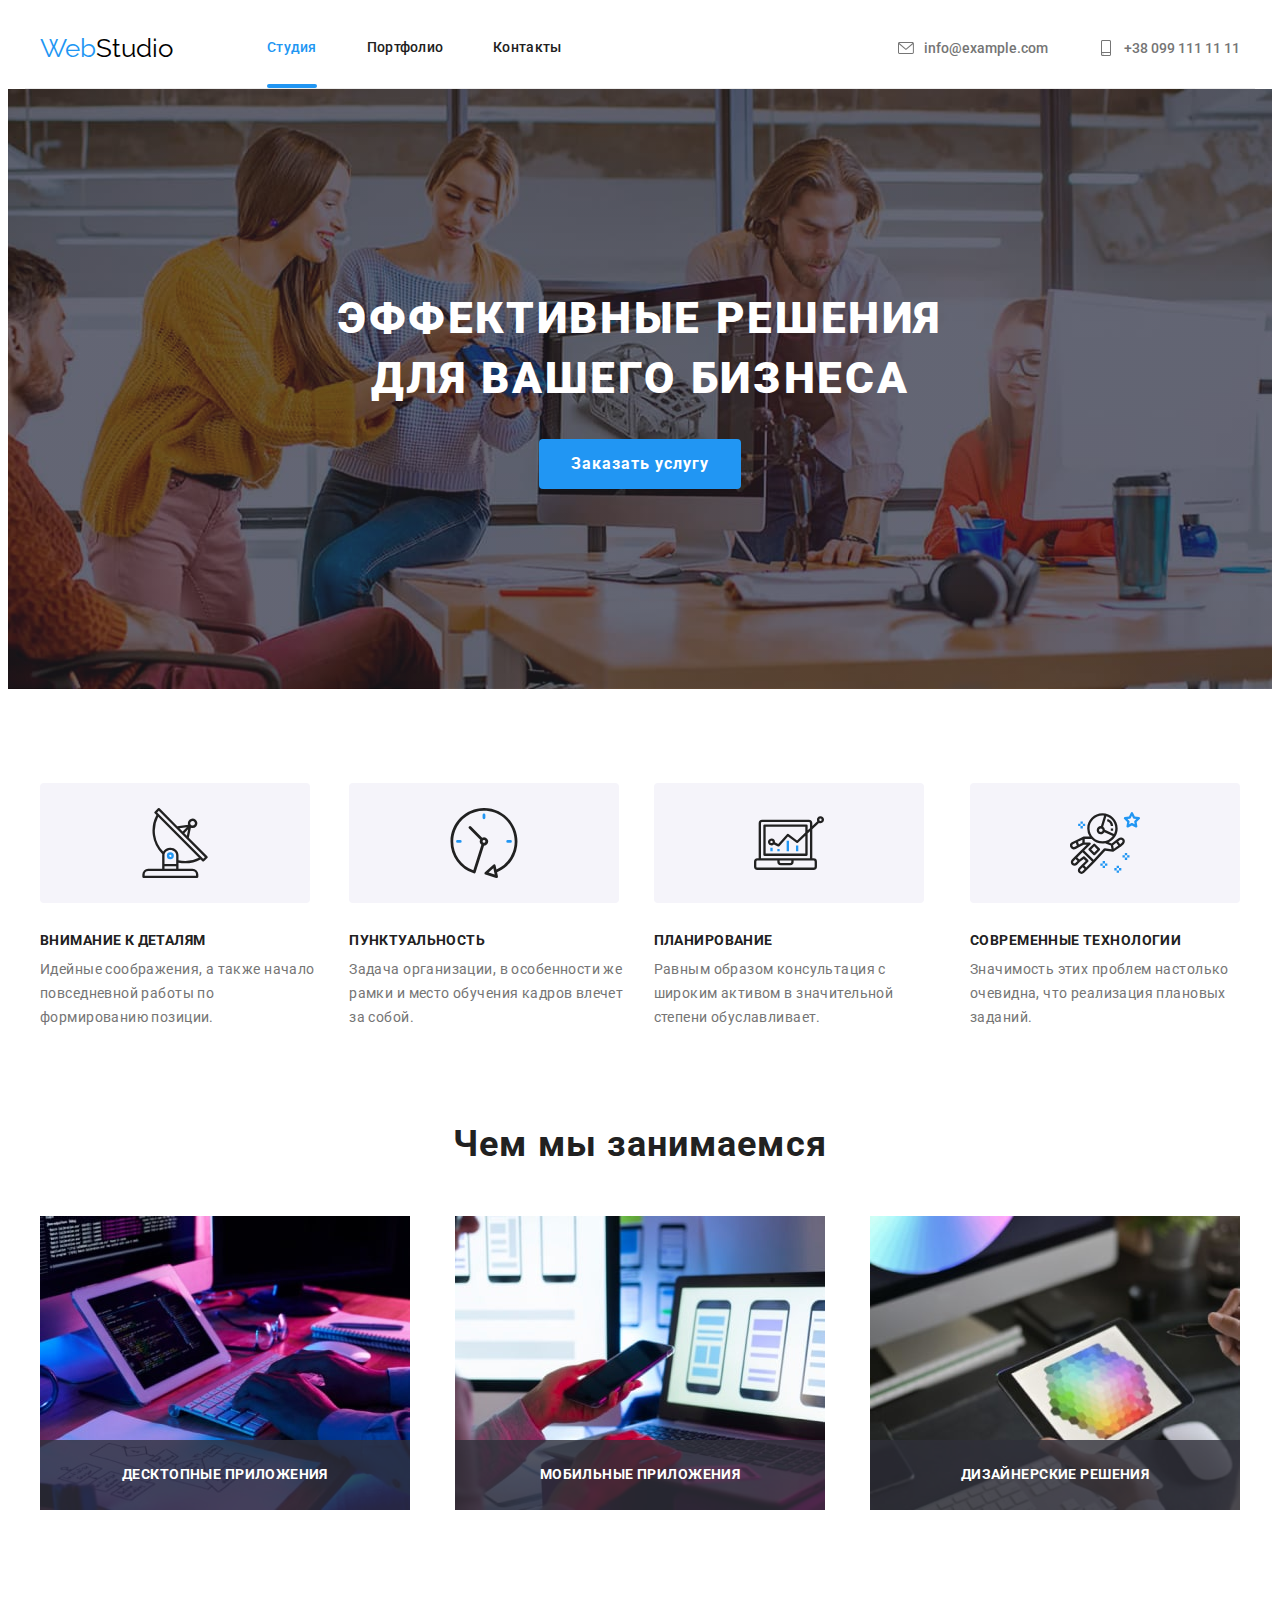
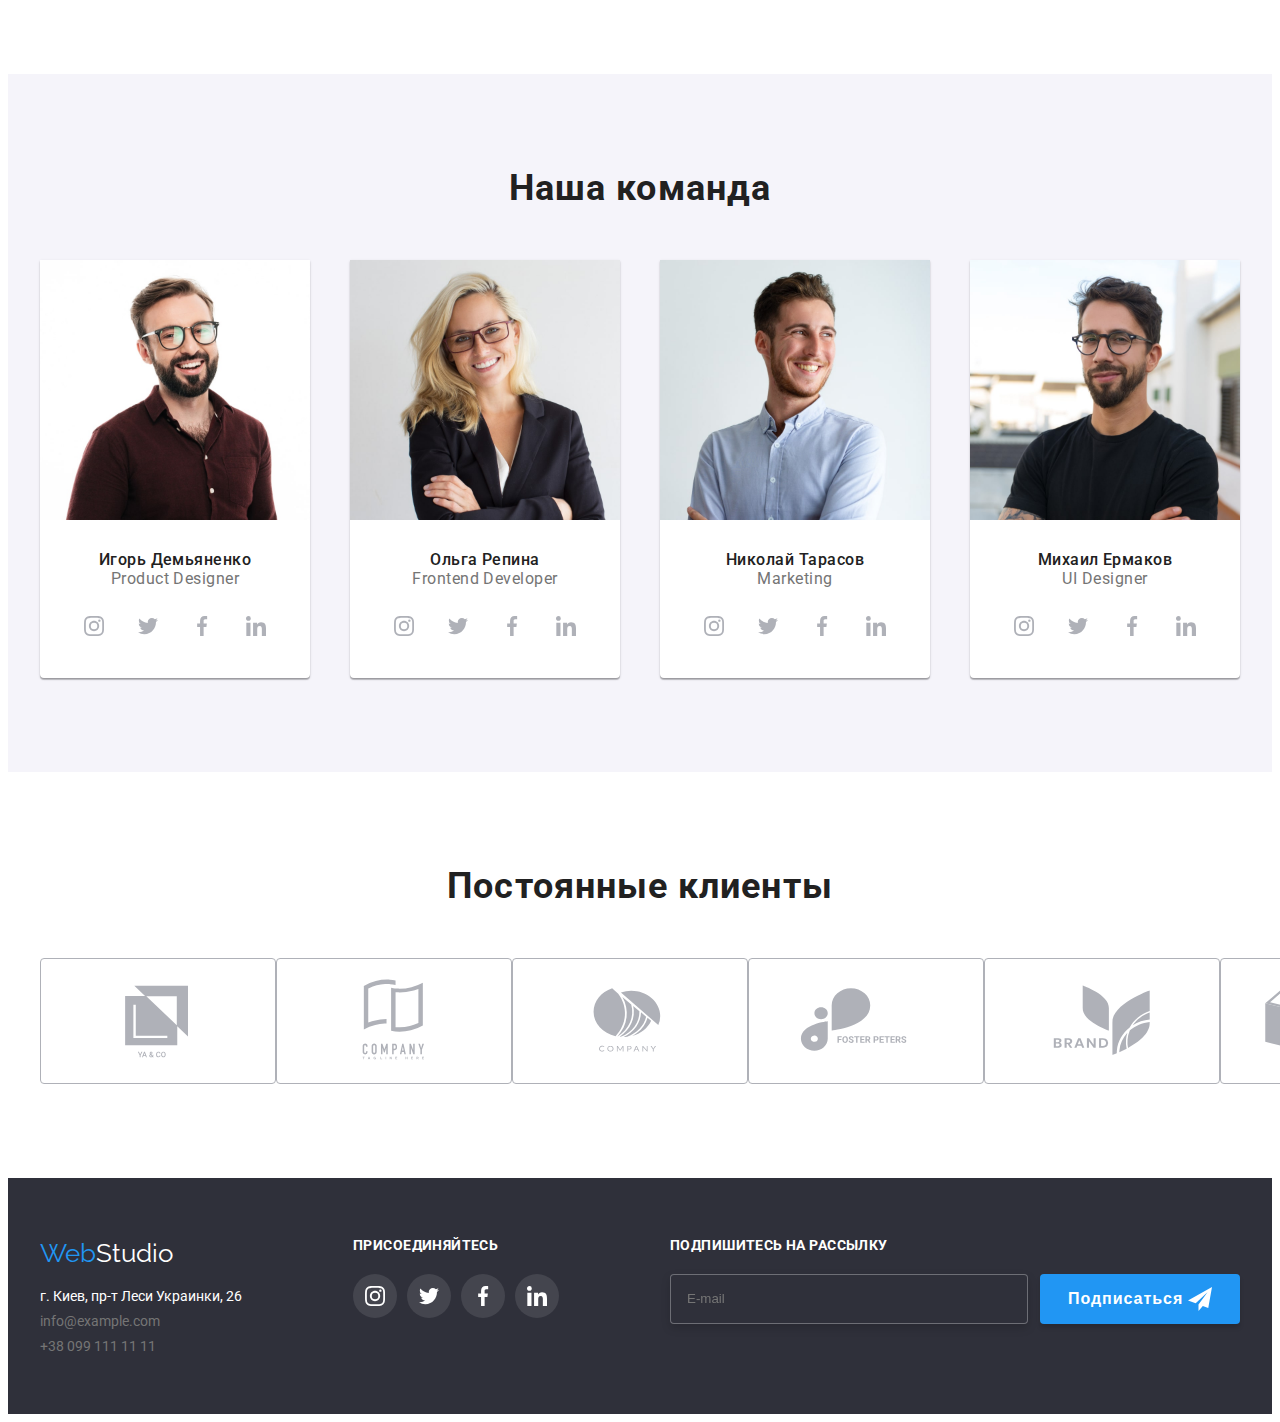
==== index.html @ 2112f120 "DZ 7 v.1" ====
<!DOCTYPE html>
<html lang="ru">
  <!-- Цей файл є домашнім завданням № 4-->
  <head>
    <meta charset="UTF-8" />
    <meta http-equiv="X-UA-Compatible" content="IE=edge" />
    <meta name="viewport" content="width=device-width, initial-scale=1.0" />
    <link rel="preconnect" href="https://fonts.googleapis.com" />
    <link rel="preconnect" href="https://fonts.gstatic.com" crossorigin />
    <link
      href="https://fonts.googleapis.com/css2?family=Raleway:wght@700&family=Roboto:wght@400;500;700;900&display=swap"
      rel="stylesheet"
    />
    <!-- <link rel="stylesheet" href="./css/reset.css" /> -->
    <link
      rel="stylesheet"
      href="https://cdnjs.cloudflare.com/ajax/libs/modern-normalize/1.1.0/modern-normalize.min.css"
      integrity="sha512-wpPYUAdjBVSE4KJnH1VR1HeZfpl1ub8YT/NKx4PuQ5NmX2tKuGu6U/JRp5y+Y8XG2tV+wKQpNHVUX03MfMFn9Q=="
      crossorigin="anonymous"
      referrerpolicy="no-referrer"
    />
    <link rel="stylesheet" href="./css/styles.css" />
    <title>WebStudio</title>
  </head>
  <body>
    <!----------- Шапка ------------>
    <header>
      <div class="container container-header">
        <nav class="navigation">
          <a class="logo link" href="./index.html" lang="en"
            >Web<span class="logo-bl">Studio</span></a
          >
          <ul class="site-navigatioin">
            <li class="site-nav-item">
              <a href="./index.html" class="link link-studio current">Студия</a>
            </li>
            <li class="site-nav-item">
              <a href="./portfolio.html" class="link link-portfolio"
                >Портфолио</a
              >
            </li>
            <li class="site-nav-item">
              <a href="#contacts" class="link link-contacts">Контакты</a>
            </li>
          </ul>
        </nav>

        <ul class="contacts-header">
          <li class="item-contacts-header">
            <a
              href="mailto:info@example.com"
              class="link link-mail mail-header"
            >
              <svg class="icon icon-header" width="16" height="16">
                <use href="./images/icons.svg#icon-envelope"></use>
              </svg>
              info@example.com
            </a>
          </li>
          <li class="item-contacts-header">
            <a href="tel:+380991111111" class="link link-tel tel-header">
              <svg class="icon icon-header" width="16" height="16">
                <use href="./images/icons.svg#icon-smartphone"></use>
              </svg>
              +38 099 111 11 11
            </a>
          </li>
        </ul>
      </div>
    </header>

    <!----------- Основний контент ------------->
    <main>
      <section class="hero">
        <div class="container">
          <h1 class="title title-hero">
            Эффективные решения для вашего бизнеса
          </h1>
          <button type="button" class="btn-text" data-modal-open>
            Заказать услугу
          </button>
        </div>
      </section>

      <!-- Секція особенности -->
      <section class="features section">
        <div class="container">
          <h2 class="hidden-title">Особенности</h2>
          <ul class="features-list list">
            <li class="item-features-list">
              <div class="item-feautures-logo">
                <svg class="icon" width="70" height="70">
                  <use href="./images/icons.svg#icon-antenna"></use>
                </svg>
              </div>
              <h3 class="features-list-title">Внимание к деталям</h3>
              <p class="features-list-text">
                Идейные соображения, а также начало повседневной работы по
                формированию позиции.
              </p>
            </li>
            <li class="item-features-list">
              <div class="item-feautures-logo">
                <svg class="icon" width="70" height="70">
                  <use href="./images/icons.svg#icon-clock"></use>
                </svg>
              </div>
              <h3 class="features-list-title">Пунктуальность</h3>
              <p class="features-list-text">
                Задача организации, в особенности же рамки и место обучения
                кадров влечет за собой.
              </p>
            </li>
            <li class="item-features-list">
              <div class="item-feautures-logo">
                <svg class="icon" width="70" height="70">
                  <use href="./images/icons.svg#icon-diagram"></use>
                </svg>
              </div>
              <h3 class="features-list-title">Планирование</h3>
              <p class="features-list-text">
                Равным образом консультация с широким активом в значительной
                степени обуславливает.
              </p>
            </li>
            <li class="item-features-list">
              <div class="item-feautures-logo">
                <svg class="icon" width="70" height="70">
                  <use href="./images/icons.svg#icon-astronaut"></use>
                </svg>
              </div>
              <h3 class="features-list-title">Современные технологии</h3>
              <p class="features-list-text">
                Значимость этих проблем настолько очевидна, что реализация
                плановых заданий.
              </p>
            </li>
          </ul>
        </div>
      </section>
      <!---- Секція Чем мы занимаемся ---------->
      <section class="section we-intereses">
        <div class="container">
          <h2 class="we-intereses-title">Чем мы занимаемся</h2>
          <ul class="list we-intereses-list">
            <li class="item-we-intereses-list">
              <img
                src="./images/img-1-min.jpg"
                alt="Специалист набирает текст на клавиатуре"
                width="370"
              />
              <b class="title-item-we-intereses-list">Десктопные приложения</b>
            </li>
            <li class="item-we-intereses-list">
              <img
                src="./images/img-2-min.jpg"
                alt="Специалист на ноутбуке создает приложение для мобильних устройств"
                width="370"
              />
              <b class="title-item-we-intereses-list">Мобильные приложения</b>
            </li>
            <li class="item-we-intereses-list">
              <img
                src="./images/img-3-min.jpg"
                alt="Специалист держит в руке планшетное устройство с изображением цветовой палитры"
                width="370"
              />
              <b class="title-item-we-intereses-list">Дизайнерские решения</b>
            </li>
          </ul>
        </div>
      </section>

      <!----------- Секція Наша команда------------------>

      <section class="our-team section">
        <div class="container">
          <h2 class="our-team-title">Наша команда</h2>
          <ul class="list our-team-list">
            <li class="our-team-list-item">
              <img
                src="./images/img-igor-min.jpg"
                alt="Фотокарточка Игоря Демьяненко"
                width="270"
              />
              <div class="our-team-text">
                <h3 class="name-person">Игорь Демьяненко</h3>
                <p class="position" lang="en">Product Designer</p>
              </div>
              <div class="section-social-links">
                <ul class="list-social-links">
                  <li class="item-list-social-links">
                    <a
                      href="http://www.instagram.com"
                      target="_blank"
                      rel="noopener, noreferrer"
                      class="link social-link"
                    >
                      <svg class="icon-social-link">
                        <use href="./images/icons.svg#icon-instagram"></use>
                      </svg>
                    </a>
                  </li>
                  <li class="item-list-social-links">
                    <a
                      href="http://twitter.com"
                      target="_blank"
                      rel="noopener, noreferrer"
                      class="link social-link"
                    >
                      <svg class="icon-social-link">
                        <use href="./images/icons.svg#icon-twitter"></use>
                      </svg>
                    </a>
                  </li>
                  <li class="item-list-social-links">
                    <a
                      href="http://www.facebook.com"
                      target="_blank"
                      rel="noopener, noreferrer"
                      class="link social-link"
                    >
                      <svg class="icon-social-link">
                        <use href="./images/icons.svg#icon-facebook"></use>
                      </svg>
                    </a>
                  </li>
                  <li class="item-list-social-links">
                    <a
                      href="http://www.linkedin.com"
                      target="_blank"
                      rel="noopener, noreferrer"
                      class="link social-link"
                    >
                      <svg class="icon-social-link">
                        <use href="./images/icons.svg#icon-linkedin"></use>
                      </svg>
                    </a>
                  </li>
                </ul>
              </div>
            </li>
            <li class="our-team-list-item">
              <img
                src="./images/img-olga-min.jpg"
                alt="Фотокарточка Ольги Репиной"
                width="270"
              />
              <div class="our-team-text">
                <h3 class="name-person">Ольга Репина</h3>
                <p class="position" lang="en">Frontend Developer</p>
              </div>
              <div class="section-social-links">
                <ul class="list-social-links">
                  <li class="item-list-social-links">
                    <a
                      href="http://www.instagram.com"
                      target="_blank"
                      rel="noopener, noreferrer"
                      class="link social-link"
                    >
                      <svg class="icon-social-link">
                        <use href="./images/icons.svg#icon-instagram"></use>
                      </svg>
                    </a>
                  </li>
                  <li class="item-list-social-links">
                    <a
                      href="http://twitter.com"
                      target="_blank"
                      rel="noopener, noreferrer"
                      class="link social-link"
                    >
                      <svg class="icon-social-link">
                        <use href="./images/icons.svg#icon-twitter"></use>
                      </svg>
                    </a>
                  </li>
                  <li class="item-list-social-links">
                    <a
                      href="http://www.facebook.com"
                      target="_blank"
                      rel="noopener, noreferrer"
                      class="link social-link"
                    >
                      <svg class="icon-social-link">
                        <use href="./images/icons.svg#icon-facebook"></use>
                      </svg>
                    </a>
                  </li>
                  <li class="item-list-social-links">
                    <a
                      href="http://www.linkedin.com"
                      target="_blank"
                      rel="noopener, noreferrer"
                      class="link social-link"
                    >
                      <svg class="icon-social-link">
                        <use href="./images/icons.svg#icon-linkedin"></use>
                      </svg>
                    </a>
                  </li>
                </ul>
              </div>
            </li>
            <li class="our-team-list-item">
              <img
                src="./images/img-nikolaj-min.jpg"
                alt="Фотокарточка Николая Тарасова"
                width="270"
              />
              <div class="our-team-text">
                <h3 class="name-person">Николай Тарасов</h3>
                <p class="position" lang="en">Marketing</p>
              </div>
              <div class="section-social-links">
                <ul class="list-social-links">
                  <li class="item-list-social-links">
                    <a
                      href="http://www.instagram.com"
                      target="_blank"
                      rel="noopener, noreferrer"
                      class="link social-link"
                      ><svg class="icon-social-link">
                        <use href="./images/icons.svg#icon-instagram"></use>
                      </svg>
                    </a>
                  </li>
                  <li class="item-list-social-links">
                    <a
                      href="http://twitter.com"
                      target="_blank"
                      rel="noopener, noreferrer"
                      class="link social-link"
                      ><svg class="icon-social-link">
                        <use href="./images/icons.svg#icon-twitter"></use>
                      </svg>
                    </a>
                  </li>
                  <li class="item-list-social-links">
                    <a
                      href="http://www.facebook.com"
                      target="_blank"
                      rel="noopener, noreferrer"
                      class="link social-link"
                      ><svg class="icon-social-link">
                        <use href="./images/icons.svg#icon-facebook"></use>
                      </svg>
                    </a>
                  </li>
                  <li class="item-list-social-links">
                    <a
                      href="http://www.linkedin.com"
                      target="_blank"
                      rel="noopener, noreferrer"
                      class="link social-link"
                      ><svg class="icon-social-link">
                        <use href="./images/icons.svg#icon-linkedin"></use>
                      </svg>
                    </a>
                  </li>
                </ul>
              </div>
            </li>
            <li class="our-team-list-item">
              <img
                src="./images/img-miha-min.jpg"
                alt="Фотокарточка Михаила Ермакова"
                width="270"
              />
              <div class="our-team-text">
                <h3 class="name-person">Михаил Ермаков</h3>
                <p class="position" lang="en">UI Designer</p>
              </div>
              <div class="section-social-links">
                <ul class="list-social-links">
                  <li class="item-list-social-links">
                    <a
                      href="http://www.instagram.com"
                      target="_blank"
                      rel="noopener, noreferrer"
                      class="link social-link"
                      ><svg class="icon-social-link">
                        <use href="./images/icons.svg#icon-instagram"></use>
                      </svg>
                    </a>
                  </li>
                  <li class="item-list-social-links">
                    <a
                      href="http://twitter.com"
                      target="_blank"
                      rel="noopener, noreferrer"
                      class="link social-link"
                    >
                      <svg class="icon-social-link">
                        <use href="./images/icons.svg#icon-twitter"></use>
                      </svg>
                    </a>
                  </li>
                  <li class="item-list-social-links">
                    <a
                      href="http://www.facebook.com"
                      target="_blank"
                      rel="noopener, noreferrer"
                      class="link social-link"
                    >
                      <svg class="icon-social-link">
                        <use href="./images/icons.svg#icon-facebook"></use>
                      </svg>
                    </a>
                  </li>
                  <li class="item-list-social-links">
                    <a
                      href="http://www.linkedin.com"
                      target="_blank"
                      rel="noopener, noreferrer"
                      class="link social-link"
                    >
                      <svg class="icon-social-link">
                        <use href="./images/icons.svg#icon-linkedin"></use>
                      </svg>
                    </a>
                  </li>
                </ul>
              </div>
            </li>
          </ul>
        </div>
      </section>

      <!-- Постоянные клиенты -->
      <section class="section our-clients">
        <div class="container">
          <h2 class="our-clients-title">Постоянные клиенты</h2>
          <ul class="our-clients-list">
            <li>
              <a
                href="http://www.olx.ua"
                target="_blank"
                rel="noopener, noreferrer"
                class="client-link link"
              >
                <svg class="icon-client">
                  <use href="images/icons.svg#icon-yaco"></use>
                </svg>
              </a>
            </li>
            <li>
              <a
                href="http://www.google.com"
                target="_blank"
                rel="noopener, noreferrer"
                class="client-link link"
              >
                <svg class="icon-client">
                  <use href="images/icons.svg#icon-tagcompany"></use>
                </svg>
              </a>
            </li>
            <li>
              <a
                href="http://rozetka.com.ua"
                target="_blank"
                rel="noopener, noreferrer"
                class="client-link link"
              >
                <svg class="icon-client">
                  <use href="images/icons.svg#icon-company"></use>
                </svg>
              </a>
            </li>
            <li>
              <a
                href="http://www.nasa.gov"
                target="_blank"
                rel="noopener, noreferrer"
                class="client-link link"
              >
                <svg class="icon-client">
                  <use href="images/icons.svg#icon-foster"></use>
                </svg>
              </a>
            </li>
            <li>
              <a
                href="http://auto.ria.com"
                target="_blank"
                rel="noopener, noreferrer"
                class="client-link link"
              >
                <svg class="icon-client">
                  <use href="images/icons.svg#icon-brand"></use>
                </svg>
              </a>
            </li>
            <li>
              <a
                href="http://compbest.com.ua"
                target="_blank"
                rel="noopener, noreferrer"
                class="client-link link"
              >
                <svg class="icon-client">
                  <use href="images/icons.svg#icon-cubcompany"></use>
                </svg>
              </a>
            </li>
          </ul>
        </div>
      </section>
    </main>

    <!-------- Підвал з контакатами ----------------->
    <footer class="footer-site">
      <div class="container container-footer">
        <div class="footer-left">
          <a class="logo link logo-footer" href="./index.html"
            >Web<span class="logo-wh">Studio</span></a
          >
          <address id="contacts">
            <ul class="list-contacts list">
              <li class="item-contacts-footer">
                <a
                  href="https://www.google.com/maps/place/%D0%B1%D1%83%D0%BB%D1%8C%D0%B2%D0%B0%D1%80+%D0%9B%D0%B5%D1%81%D1%96+%D0%A3%D0%BA%D1%80%D0%B0%D1%97%D0%BD%D0%BA%D0%B8,+26,+%D0%9A%D0%B8%D1%97%D0%B2,+02000/@50.4265807,30.5361971,17z/data=!3m1!4b1!4m5!3m4!1s0x40d4cf0e033ecbe9:0x57a4dffefec77da0!8m2!3d50.4265807!4d30.5383858"
                  target="_blank"
                  rel="noopener, noreferrer"
                  class="link link-map"
                  >г. Киев, пр-т Леси Украинки, 26</a
                >
              </li>
              <li class="item-contacts-footer">
                <a href="mailto:info@example.com" class="link link-mail"
                  >info@example.com</a
                >
              </li>
              <li class="item-contacts-footer">
                <a href="tel:+380991111111" class="link link-tel"
                  >+38 099 111 11 11</a
                >
              </li>
            </ul>
          </address>
        </div>

        <div class="social-links-footer">
          <b class="social-links-text">Присоединяйтесь</b>
          <ul class="list-social-links list-social-links-footer">
            <li class="item-list-social-links">
              <a
                href="http://www.instagram.com"
                target="_blank"
                rel="noopener, noreferrer"
                class="link social-link social-link-footer"
              >
                <svg class="icon-social-link">
                  <use href="./images/icons.svg#icon-instagram"></use>
                </svg>
              </a>
            </li>
            <li class="item-list-social-links">
              <a
                href="http://twitter.com"
                target="_blank"
                rel="noopener, noreferrer"
                class="link social-link social-link-footer"
              >
                <svg class="icon-social-link">
                  <use href="./images/icons.svg#icon-twitter"></use>
                </svg>
              </a>
            </li>
            <li class="item-list-social-links">
              <a
                href="http://www.facebook.com"
                target="_blank"
                rel="noopener, noreferrer"
                class="link social-link social-link-footer"
              >
                <svg class="icon-social-link">
                  <use href="./images/icons.svg#icon-facebook"></use>
                </svg>
              </a>
            </li>
            <li class="item-list-social-links">
              <a
                href="http://www.linkedin.com"
                target="_blank"
                rel="noopener, noreferrer"
                class="link social-link social-link-footer"
              >
                <svg class="icon-social-link">
                  <use href="./images/icons.svg#icon-linkedin"></use>
                </svg>
              </a>
            </li>
          </ul>
        </div>
        <div class="footer-right">
          <b class="subscribe-title">Подпишитесь на рассылку</b>
          <form class="form-input-email-footer" action="">
            <input
              class="input-email-footer"
              type="email"
              name=""
              id=""
              placeholder="E-mail"
              required
            />
            <button type="submit" class="btn-send-email">
              Подписаться
              <svg width="24" height="24">
                <use href="images/icons.svg#icon-send"></use>
              </svg>
            </button>
          </form>
        </div>
      </div>
    </footer>

    <!--M  O  D  A  L  -->
    <div class="backdrop is-hidden" data-modal>
      <div class="modal">
        <button type="button" class="modal-close" data-modal-close>
          <svg class="icon-close-modal" width="18" height="18">
            <use href="images/icons.svg#icon-close-modal"></use>
          </svg>
        </button>

        <form action="#">
          <p class="title-modal-form">
            Оставьте свои данные, мы вам перезвоним
          </p>

          <div class="form-field">
            <label>
              Имя
              <div class="input-wraper">
                <input
                  type="text"
                  name="name"
                  class="input input-name"
                  placeholder=" "
                  required
                />
                <svg
                  class="input-icon input-icon-person"
                  width="18"
                  height="18"
                >
                  <use href="images/icons.svg#icon-person"></use>
                </svg>
              </div>
            </label>
          </div>

          <div class="form-field">
            <label>
              Телефон
              <div class="input-wraper">
                <input
                  type="tel"
                  name="phone"
                  class="input input-phone"
                  placeholder=" "
                  required
                />
                <svg class="input-icon input-icon-phone" width="18" height="18">
                  <use href="./images/icons.svg#icon-phone"></use>
                </svg>
              </div>
            </label>
          </div>

          <div class="form-field">
            <label>
              Почта
              <div class="input-wraper">
                <input
                  type="email"
                  name="email"
                  id="email"
                  class="input input-email"
                  placeholder=" "
                  required
                />
                <svg class="input-icon input-icon-email" width="18" height="18">
                  <use href="./images/icons.svg#icon-email"></use>
                </svg>
              </div>
            </label>
          </div>

          <div class="form-field form-field-coment">
            <label>
              Коментарий
              <textarea
                class="input input-coment"
                name="coment"
                id=""
                placeholder="Введите текст"
              ></textarea>
            </label>
          </div>

          <div class="form-field form-field-checkbox">
            <label class="label-checkbox">
              <input
                class="input-checkbox visualy-hidden"
                type="checkbox"
                name="checkbox"
                id=""
                required
              />
              Соглашаюсь с рассылкой и принимаю
              <span class="icon-checkbox">
                <svg class="icon-check" width="16" height="15">
                  <use href="images/icons.svg#icon-check"></use>
                </svg>
              </span>
              <a
                class="link link-checkbox"
                href="https://zakon.rada.gov.ua/laws/show/435-15#:~:text=%D0%9F%D0%9E%D0%9D%D0%AF%D0%A2%D0%A2%D0%AF%20%D0%A2%D0%90%20%D0%A3%D0%9C%D0%9E%D0%92%D0%98%20%D0%94%D0%9E%D0%93%D0%9E%D0%92%D0%9E%D0%A0%D0%A3"
                target="_blank"
                rel="noopener, noreferrer"
                >Условия договора</a
              >
            </label>
          </div>

          <button type="submit" class="btn-text btn-modal">Отправить</button>
        </form>
      </div>
    </div>
    <script src="./js/modal.js"></script>
  </body>
</html>
---- css/styles.css ----
body {
  font-family: "Roboto", sans-serif;
  color: var(--basic-text);
  background-color: var(--color-logo-wh);
  font-size: 14px;
}

.hidden-title {
  width: 1px;
  height: 1px;
  overflow: hidden;
  margin: 0;
  opacity: 0;
  margin-top: -1px;
}

h1,
h2,
h3,
h4,
h5,
h6,
p,
ul {
  margin: 0;
  padding: 0;
  border: 0;
  font-size: 100%;
  font: inherit;
  vertical-align: baseline;
  list-style: none;
}

img {
  display: block;
}

button {
  border: none;
  border-radius: 4px;
  transition: var(--time-eff);
}

:root {
  --accent-color: #2196f3;
  --color-logo-bl: #000000;
  --color-logo-wh: #ffffff;
  --color-title: #212121;
  --basic-text: #757575;
  --footer-background: #2f303a;
  --hero-backgraund: #c4c4c4;
  --background-wh: #f5f4fa;
  --fill-social-icon: #afb1b8;
  --background-social-footer: #ffffff1a;
  --time-eff: 250ms cubic-bezier(0.4, 0, 0.2, 1);
}

.container {
  width: 1200px;
  padding: 0 15px;
  margin: 0 auto;
}

.container-header {
  display: flex;
  justify-content: space-between;
  align-items: center;
  border-bottom: 1px solid #ececec;
}

.navigation {
  display: flex;
}

.logo {
  color: var(--accent-color);
  font-family: "Raleway", sans-serif;
  font-size: 26px;
  line-height: 1.19;
  text-decoration: none;
  display: flex;
  align-items: center;
}

.logo-bl {
  color: var(--color-logo-bl);
}

.logo-wh {
  color: var(--color-logo-wh);
}

.site-navigatioin {
  font-weight: 500;
  font-size: 14px;
  line-height: 1.14;
  letter-spacing: 0.02em;
  display: flex;
  align-items: center;
  margin-left: 94px;
}

.site-nav-item:not(:last-child) {
  margin-right: 50px;
}

.link-studio,
.link-portfolio,
.link-contacts {
  color: var(--color-title);
  padding: 32px 0;
  display: block;
  position: relative;
}

.link-studio.current::after,
.link-portfolio.current::after {
  content: "";
  position: absolute;
  width: 100%;
  height: 4px;
  border-radius: 2px;
  bottom: 0;
  left: 0;
  background-color: var(--accent-color);
}

.item-contacts-header:not(:last-child) {
  margin-right: 50px;
}

.link {
  text-decoration: none;
  font-style: normal;
  transition: var(--time-eff);
}

.link:hover,
.link:focus {
  color: var(--accent-color);
}

.link:corner-present(link) {
  color-adjust: var(--accent-color);
}

.link:current(link) {
  color: var(--accent-color);
}

.current {
  color: var(--accent-color);
}

.link-tel,
.link-mail {
  color: var(--basic-text);
}

.contacts-header {
  display: flex;
  font-weight: 500;
  align-items: center;
}

.mail-header,
.tel-header {
  display: flex;
  align-items: center;
}

.icon {
  display: block;
  fill: currentColor;
}

.icon-header {
  margin-right: 10px;
}

.icon:hover {
  fill: var(--accent-color);
}

/* ? Підвал сайту */

.footer-site {
  background-color: var(--footer-background);
  padding: 60px 0px;
}

.logo-footer {
  margin-bottom: 20px;
}

.link-map {
  color: var(--color-logo-wh);
}

.item-contacts-footer:not(:last-child) {
  margin-bottom: 9px;
}

.container-footer {
  display: flex;
  justify-content: space-between;
}

.footer-left,
.social-links-footer,
.footer-right {
  display: block;
}

.social-links-text,
.subscribe-title {
  font-weight: 700;
  font-size: 14px;
  line-height: 1.14;
  letter-spacing: 0.03em;
  text-transform: uppercase;
  color: var(--color-logo-wh);
  margin-bottom: 20px;
  display: block;
}

.input-email-footer {
  height: 50px;
  width: 358px;
  border: 1px solid rgba(255, 255, 255, 0.3);
  box-sizing: border-box;
  filter: drop-shadow(0px 4px 4px rgba(0, 0, 0, 0.15));
  border-radius: 4px;
  background-color: #2f303a;
  padding-left: 16px;
  color: #ffffff;
  margin-right: 12px;
}

.input-email-footer:focus {
  outline: none;
}

.btn-send-email {
  background-color: var(--accent-color);
  width: 200px;
  height: 50px;
  font-weight: 700;
  font-size: 16px;
  line-height: 1.87;
  letter-spacing: 0.06em;
  color: #ffffff;
  box-shadow: 0px 4px 4px rgba(0, 0, 0, 0.15);
  border-radius: 4px;
  cursor: pointer;
  padding: 10px 28px;
  display: flex;
  align-items: center;
  justify-content: space-between;
}

.form-input-email-footer {
  display: flex;
  align-items: center;
}

/*        !Основний контент     */

.hero {
  background-color: var(--hero-backgraund);
  padding: 200px 0;

  background-image: linear-gradient(
      rgba(47, 48, 58, 0.4),
      rgba(47, 48, 58, 0.4)
    ),
    url(../images/img-bg.jpg);
  background-repeat: no-repeat;
  background-position: center;
  background-size: 1600px;
}

.title-hero {
  color: var(--color-logo-wh);
  font-weight: 900;
  font-size: 44px;
  line-height: 1.36;
  text-align: center;
  letter-spacing: 0.06em;
  text-transform: uppercase;
  max-width: 650px;
  margin: 0 auto;
  margin-bottom: 30px;
}

.btn-text {
  background-color: var(--accent-color);
  color: var(--color-logo-wh);
  font-family: inherit;
  font-weight: 700;
  font-size: 16px;
  line-height: 1.87;
  letter-spacing: 0.06em;
  cursor: pointer;
  display: block;
  margin: 0 auto;
  padding: 10px 32px;
}

.section {
  padding: 94px 0px;
}

.features {
  padding-bottom: 0px;
}

.features-list {
  display: flex;
  justify-content: space-between;
}

.item-features-list:not(:last-child) {
  margin-right: 30px;
}

.features-list-title {
  font-weight: 700;
  font-size: 14px;
  line-height: 1.14;
  letter-spacing: 0.03em;
  text-transform: uppercase;
  margin-bottom: 10px;
  color: var(--color-title);
}
.features-list-text {
  font-size: 14px;
  line-height: 1.71;
  letter-spacing: 0.03em;
  color: var(--basic-text);
}

.item-feautures-logo {
  width: 270px;
  height: 120px;
  display: flex;
  justify-content: center;
  align-items: center;
  background-color: var(--background-wh);
  border-radius: 4px;
  margin-bottom: 30px;
}

/* Чем мы занимаемся */
.we-intereses-title,
.our-team-title,
.our-clients-title {
  font-weight: 700;
  font-size: 36px;
  line-height: 1.16;
  letter-spacing: 0.03em;
  color: var(--color-title);
  margin-bottom: 50px;
  text-align: center;
}

.we-intereses-list {
  display: flex;
  justify-content: space-between;
}

.title-item-we-intereses-list {
  position: relative;
  bottom: 70px;
  background-color: #2f303acc;
  width: 100%;
  display: inline-block;
  padding: 27px 0;
  text-align: center;
  font-weight: bold;
  font-size: 14px;
  line-height: 1.14;
  letter-spacing: 0.03em;
  text-transform: uppercase;
  color: var(--color-logo-wh);
}

/* Секія "Наша команда" */

.our-team {
  background-color: var(--background-wh);
}

.our-team-list {
  display: flex;
  justify-content: space-between;
}

.our-team-list-item {
  background: var(--color-logo-wh);
  box-shadow: 0px 1px 3px rgba(0, 0, 0, 0.12), 0px 1px 1px rgba(0, 0, 0, 0.14),
    0px 2px 1px rgba(0, 0, 0, 0.2);
  border-radius: 0px 0px 4px 4px;
}

.our-team-text {
  margin: 0;
  margin: 30px auto 0;
  text-align: center;
}

.name-person {
  font-weight: 500;
  font-size: 16px;
  line-height: 1.19;
  letter-spacing: 0.03em;
  color: var(--color-title);
}

.position {
  font-size: 16px;
  line-height: 1.19;
  letter-spacing: 0.03em;
}

.section-social-links {
  padding: 16px 0 30px;
}

.list-social-links {
  display: flex;
  justify-content: center;
}

.item-list-social-links:not(:last-child) {
  margin-right: 10px;
}

.social-link {
  display: flex;
  width: 44px;
  height: 44px;
  color: var(--fill-social-icon);
  background-color: var(--color-logo-wh);
  border-radius: 50%;
  justify-content: center;
  align-items: center;
}

.icon-social-link {
  width: 20px;
  height: 20px;
  fill: currentColor;
  display: block;
}

.social-link:hover {
  color: var(--color-logo-wh);
  background-color: var(--accent-color);
}

.social-link-footer {
  color: var(--color-logo-wh);
  background-color: var(--background-social-footer);
}

/* Постоянные клиенты */

.our-clients-list {
  display: flex;
  justify-content: space-between;
}

.client-link {
  display: block;
  color: var(--fill-social-icon);
  background-color: var(--color-logo-wh);
  justify-content: center;
  align-items: center;
  border: 1px solid var(--fill-social-icon);
  border-radius: 4px;
}

.icon-client {
  padding: 16px 32px;
  width: 170px;
  height: 92px;
  fill: currentColor;
  display: block;
}

.client-link:hover {
  border-color: var(--accent-color);
  fill: currentColor;
}

/*            Портфолио                */

.list-button {
  display: flex;
  justify-content: center;
  margin-bottom: 50px;
}

.item-list-button:not(:last-child) {
  margin-right: 8px;
}

.btn-filter {
  font-family: inherit;
  font-weight: 500;
  font-size: 16px;
  line-height: 1.62;
  text-align: center;
  letter-spacing: 0.03em;
  cursor: pointer;
  color: var(--color-title);
  padding: 6px 22px;
}

.btn-filter:hover,
.btn-filter:focus {
  color: var(--color-logo-wh);
  background-color: var(--accent-color);
}

.btn-text:hover,
.btn-text:focus {
  color: var(--color-logo-wh);
  background-color: #188ce8;
}

.btn-filter:hover,
.btn-filter:focus {
  box-shadow: 0px 3px 1px rgba(0, 0, 0, 0.1), 0px 1px 2px rgba(0, 0, 0, 0.08),
    0px 2px 2px rgba(0, 0, 0, 0.12);
  border-radius: 4px;
}

.name-project {
  font-size: 18px;
  line-height: 2;
  letter-spacing: 0.06em;
  color: var(--color-title);
  font-weight: 700;
}

.type-project {
  font-size: 16px;
  line-height: 1.87;
  letter-spacing: 0.03em;
  color: var(--basic-text);
}

.list-project {
  display: flex;
  flex-wrap: wrap;
  margin-left: -30px;
  margin-top: -30px;
}

.item-list-project {
  flex-basis: calc(100% / 3 - 30px);
  margin-left: 30px;
  margin-top: 30px;
  transition: var(--time-eff);
}

.item-list-project:hover {
  box-shadow: 0px 1px 1px rgba(0, 0, 0, 0.12), 0px 4px 4px rgba(0, 0, 0, 0.06),
    1px 4px 6px rgba(0, 0, 0, 0.16);
}

.text-project {
  border: solid 1px #eeeeee;
  border-top: none;
  padding: 20px 24px;
}

.item-project-wraper {
  position: relative;
  overflow: hidden;
}

.item-list-project:hover .about-project {
  transform: translateY(0);
}

.about-project {
  position: absolute;
  background: #2196f3e5;
  color: #ffffff;
  font-size: 18px;
  top: 0;
  line-height: 1.56;
  letter-spacing: 0.03em;
  padding: 63px 24px;
  height: 100%;
  transform: translateY(100%);
  transition: var(--time-eff);
}

/* M  O  D  A  L */

.backdrop {
  position: fixed;
  top: 0;
  width: 100vw;
  height: 100vh;
  background-color: rgba(0, 0, 0, 0.2);
  transition: var(--time-eff);
}

.is-hidden {
  visibility: hidden;
  opacity: 0;
  pointer-events: none;
  transform: scale(0.5);
}

.modal {
  width: 528px;
  min-height: 582px;
  background-color: var(--color-logo-wh);
  position: absolute;
  top: 50%;
  left: 50%;
  border-radius: 4px;
  box-shadow: 0px 1px 3px rgba(0, 0, 0, 0.12), 0px 1px 1px rgba(0, 0, 0, 0.14),
    0px 2px 1px rgba(0, 0, 0, 0.2);
  transform: translate(-50%, -50%) scale(1);
  transition: var(--time-eff);
  padding: 40px;
}

.modal-close {
  width: 30px;
  height: 30px;
  border-radius: 50%;
  background: var(--color-logo-wh);
  border: 1px solid rgba(0, 0, 0, 0.1);
  box-sizing: border-box;
  display: flex;
  flex-direction: column;
  justify-content: center;
  align-items: center;
  position: absolute;
  top: 8px;
  right: 8px;
  transition: var(--time-eff);
}

.modal-close:hover,
.modal-close:focus {
  box-shadow: 0px 2px 1px 0px #00000033, 0px 1px 1px 0px #00000024,
    0px 1px 3px 0px #0000001f;
  cursor: pointer;
  fill: var(--accent-color);
}

/* FORM Modal Window */

.title-modal-form {
  font-weight: 700;
  font-size: 20px;
  line-height: 1.15;
  text-align: center;
  letter-spacing: 0.03em;
  color: var(--color-title);
  margin-bottom: 12px;
}

.form-field {
  margin-bottom: 10px;
  font-size: 12px;
  line-height: 1.17;
  letter-spacing: 0.01em;
  color: #757575;
}

.input-wraper {
  position: relative;
  margin-top: 4px;
}

.input {
  width: 100%;
  height: 40px;
  outline: none;
  padding-left: 42px;
  border: 1px solid rgba(33, 33, 33, 0.2);
  box-sizing: border-box;
  border-radius: 4px;
  font-size: 16px;
  transition: var(--time-eff);
}

.input-icon {
  position: absolute;
  top: 50%;
  left: 12px;
  transform: translateY(-50%);
  fill: var(--color-title);
  transition: var(--time-eff);
}

.input-name:focus,
.input-phone:focus,
.input-email:focus,
.input-coment:focus {
  border-color: #2196f3;
}

.input-name:focus + .input-icon-person,
.input-phone:focus + .input-icon-phone,
.input-email:focus + .input-icon-email {
  fill: #2196f3;
}

.form-field-coment {
  margin-bottom: 20px;
}

.input-coment {
  height: 120px;
  padding: 12px 16px;
  resize: none;
  font-size: 12px;
  line-height: 1.17;
  letter-spacing: 0.01em;
  color: rgba(117, 117, 117, 0.5);
  margin-top: 4px;
}

.form-field-checkbox {
  margin: 0 auto 30px;
}

.label-checkbox {
  position: relative;
  font-size: 14px;
  line-height: 1.71;
  letter-spacing: 0.03em;
  color: #757575;
  margin-left: 35px;
}

.visualy-hidden {
  position: absolute;
  width: 1px;
  height: 1px;
  margin: -1px;
  padding: 0;
  overflow: hidden;
  border: 0;
  clip: rect(0 0 0 0);
}

.icon-checkbox {
  width: 16px;
  height: 15px;
  border-radius: 4px;
  border: solid var(--color-title) 2px;
  display: inline-block;
  position: absolute;
  top: 0;
  left: -25px;
  display: flex;
}

/* .input-checkbox:checked + .icon-checkbox {
  background-image: url(../images/icon-check.svg);
  background-color: var(--accent-color);
  border-color: var(--accent-color);
  border: none;
} */

.input-checkbox:checked + .icon-checkbox {
  background-color: var(--accent-color);
  border-color: var(--accent-color);
  border: none;
}

.icon-check {
  fill: transparent;
}

.input-checkbox:checked + .icon-checkbox .icon-check {
  align-items: center;
  justify-content: center;
  fill: #ffffff;
}

.link-checkbox {
  color: var(--accent-color);
  border-bottom: solid 1px var(--accent-color);
}

.btn-modal {
  padding: 10px 55px;
  box-shadow: 0px 4px 4px rgba(0, 0, 0, 0.15);
  bottom: 0;
  position: relative;
  margin: 0 auto;
}
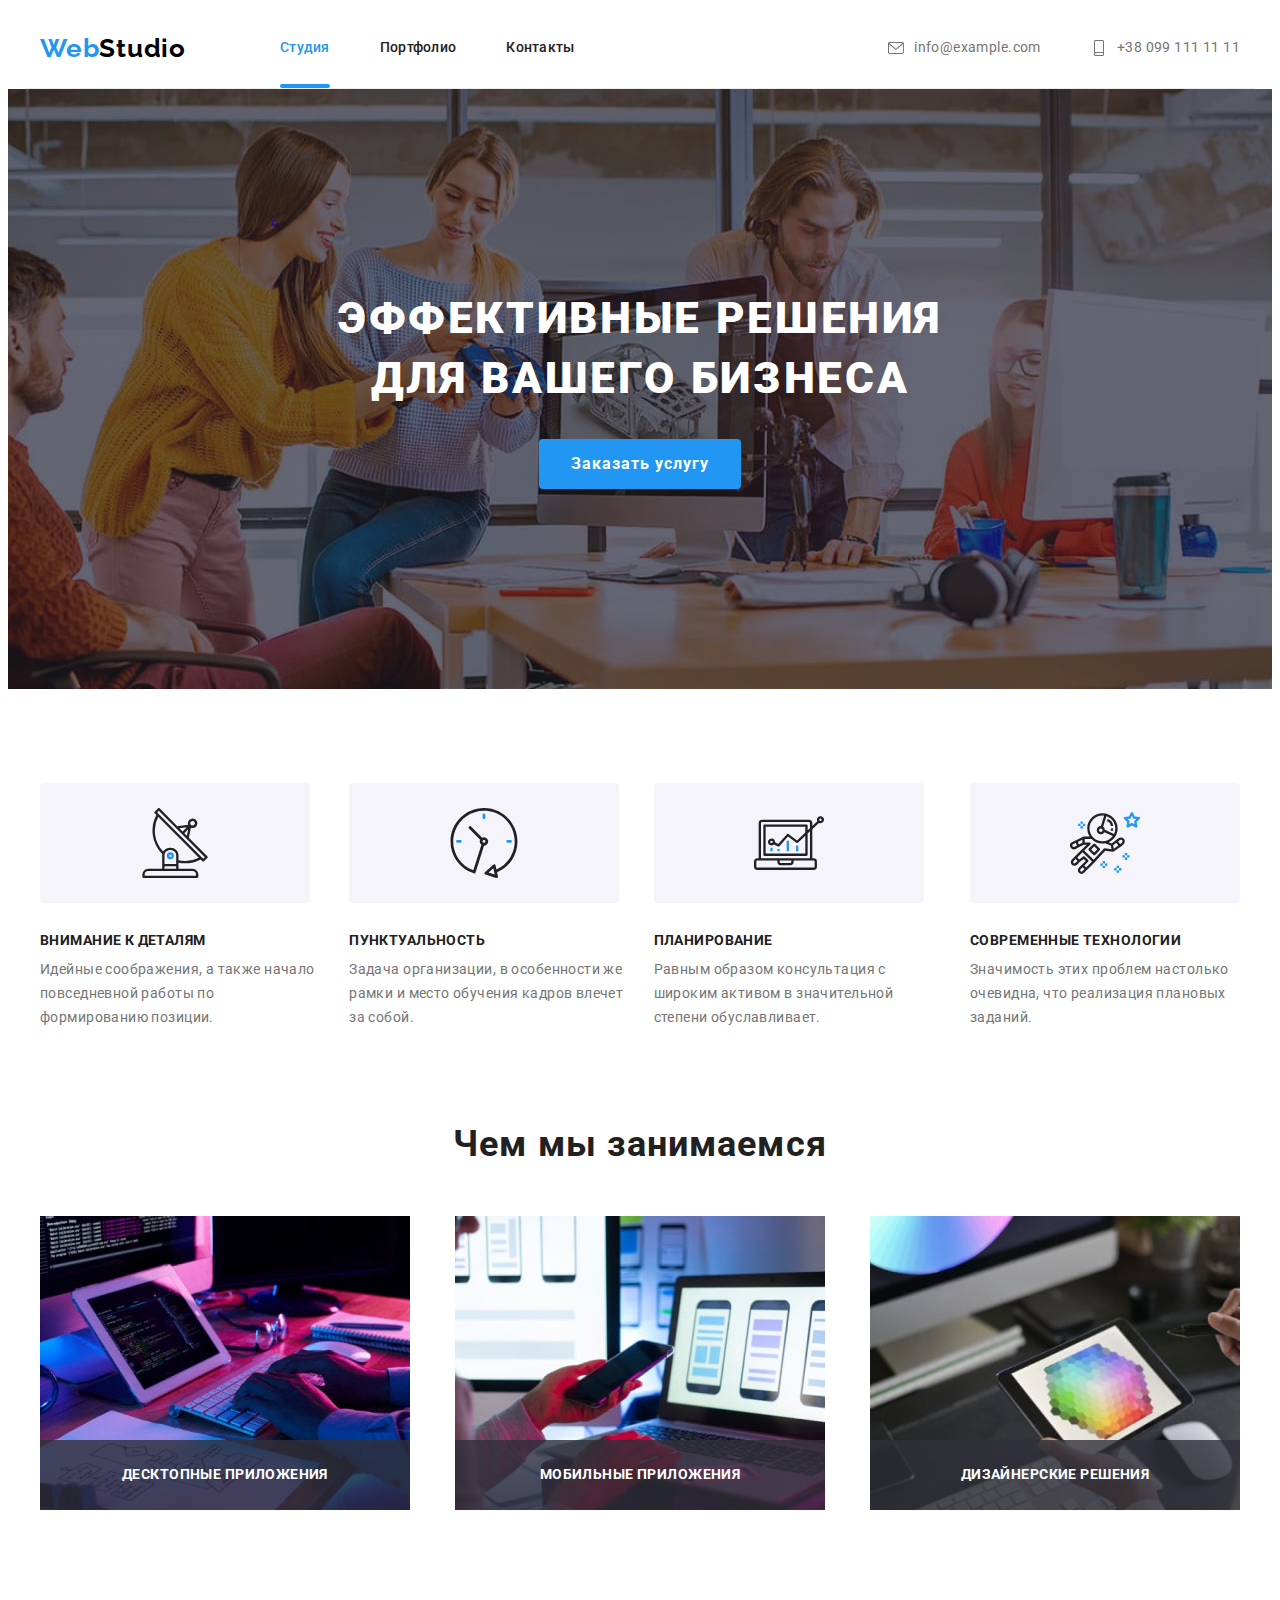
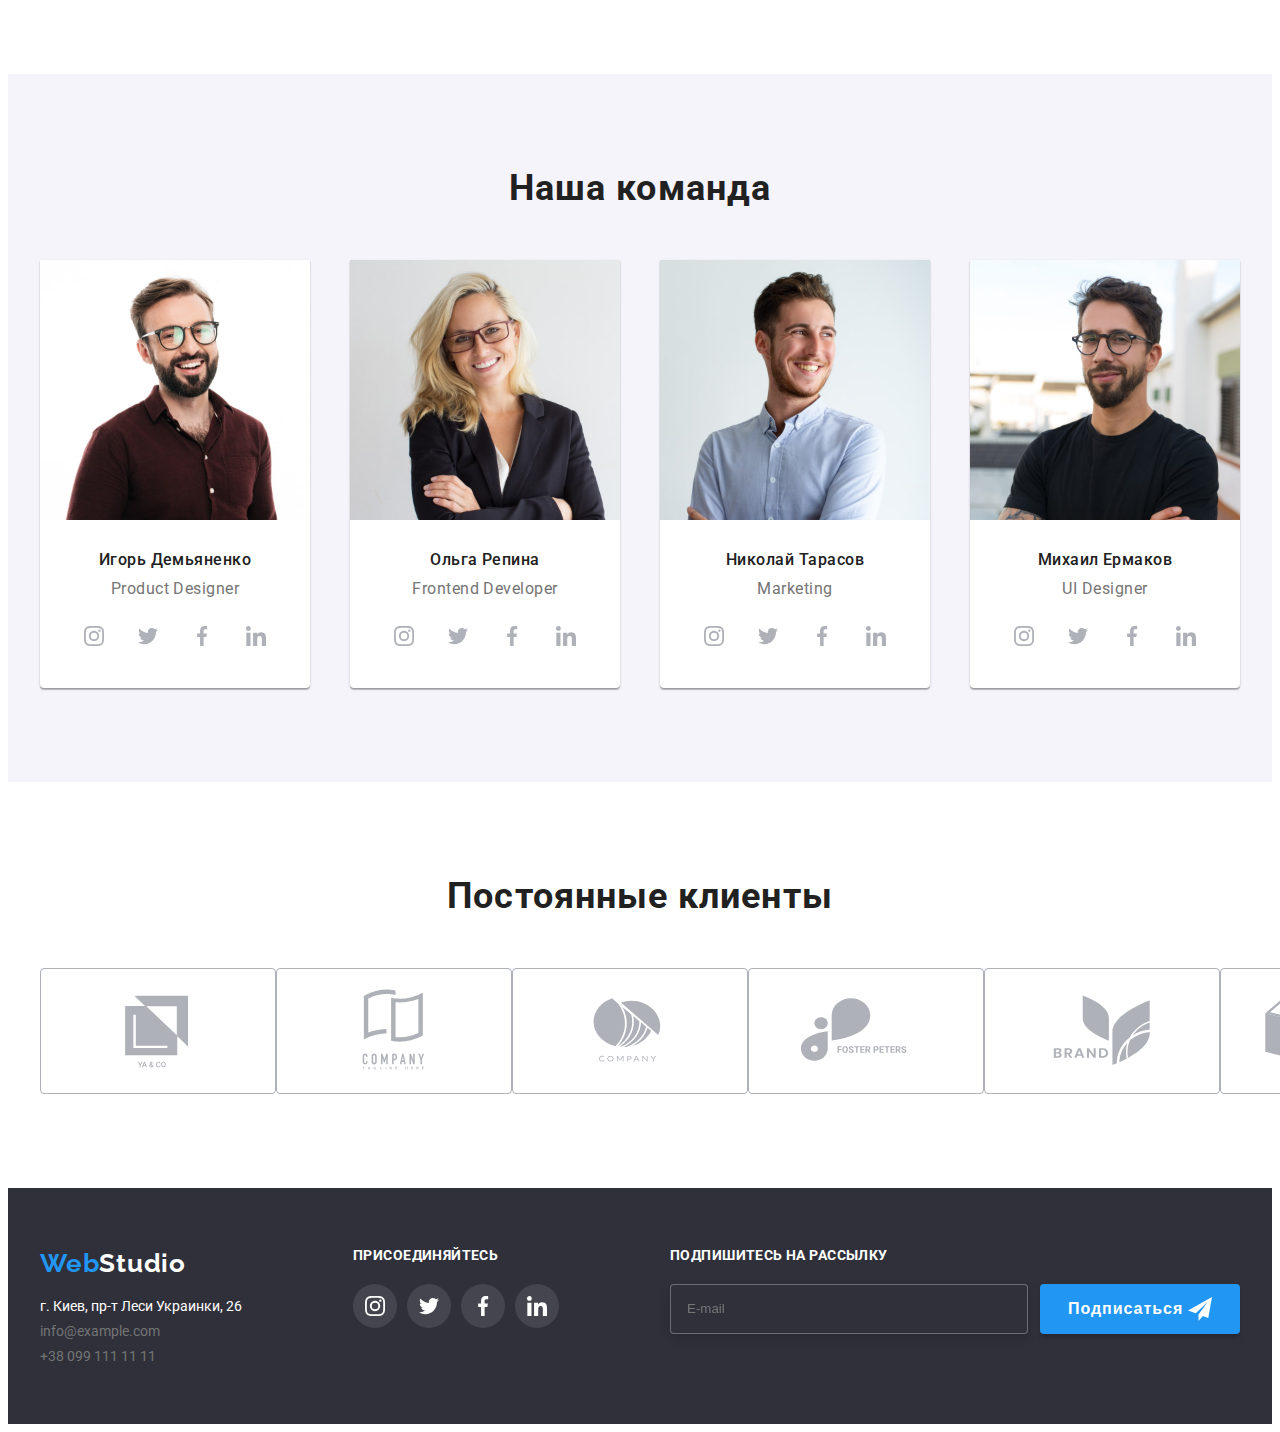
==== commit 3ee26e8d: "DZ 7 v.2.0" ====
--- a/index.html
+++ b/index.html
@@ -11,7 +11,6 @@
       href="https://fonts.googleapis.com/css2?family=Raleway:wght@700&family=Roboto:wght@400;500;700;900&display=swap"
       rel="stylesheet"
     />
-    <!-- <link rel="stylesheet" href="./css/reset.css" /> -->
     <link
       rel="stylesheet"
       href="https://cdnjs.cloudflare.com/ajax/libs/modern-normalize/1.1.0/modern-normalize.min.css"
@@ -19,47 +18,55 @@
       crossorigin="anonymous"
       referrerpolicy="no-referrer"
     />
-    <link rel="stylesheet" href="./css/styles.css" />
+    <link rel="stylesheet" href="./css/main.min.css" />
+
     <title>WebStudio</title>
   </head>
   <body>
     <!----------- Шапка ------------>
     <header>
-      <div class="container container-header">
+      <div class="container header__container">
         <nav class="navigation">
           <a class="logo link" href="./index.html" lang="en"
-            >Web<span class="logo-bl">Studio</span></a
+            >Web<span class="logo--black">Studio</span></a
           >
-          <ul class="site-navigatioin">
-            <li class="site-nav-item">
-              <a href="./index.html" class="link link-studio current">Студия</a>
-            </li>
-            <li class="site-nav-item">
-              <a href="./portfolio.html" class="link link-portfolio"
+          <ul class="navigation__list">
+            <li class="navigation__item">
+              <a
+                href="./index.html"
+                class="link navigation__link navigation__link--active"
+                >Студия</a
+              >
+            </li>
+            <li class="navigation__item">
+              <a href="./portfolio.html" class="link navigation__link"
                 >Портфолио</a
               >
             </li>
-            <li class="site-nav-item">
-              <a href="#contacts" class="link link-contacts">Контакты</a>
+            <li class="navigation__item">
+              <a href="#contacts" class="link navigation__link">Контакты</a>
             </li>
           </ul>
         </nav>
 
-        <ul class="contacts-header">
-          <li class="item-contacts-header">
+        <ul class="header-contact">
+          <li class="header-contact__item">
             <a
               href="mailto:info@example.com"
-              class="link link-mail mail-header"
+              class="link header-contact__mail link-mail"
             >
-              <svg class="icon icon-header" width="16" height="16">
+              <svg class="icon header-contact__icon" width="16" height="16">
                 <use href="./images/icons.svg#icon-envelope"></use>
               </svg>
               info@example.com
             </a>
           </li>
-          <li class="item-contacts-header">
-            <a href="tel:+380991111111" class="link link-tel tel-header">
-              <svg class="icon icon-header" width="16" height="16">
+          <li class="header-contact__item">
+            <a
+              href="tel:+380991111111"
+              class="link header-contact__tel link-tel"
+            >
+              <svg class="icon header-contact__icon" width="16" height="16">
                 <use href="./images/icons.svg#icon-smartphone"></use>
               </svg>
               +38 099 111 11 11
@@ -73,64 +80,62 @@
     <main>
       <section class="hero">
         <div class="container">
-          <h1 class="title title-hero">
-            Эффективные решения для вашего бизнеса
-          </h1>
+          <h1 class="hero__title">Эффективные решения для вашего бизнеса</h1>
           <button type="button" class="btn-text" data-modal-open>
             Заказать услугу
           </button>
         </div>
       </section>
 
-      <!-- Секція особенности -->
-      <section class="features section">
+      <!-- !Секція особенности -->
+      <section class="section section-features">
         <div class="container">
           <h2 class="hidden-title">Особенности</h2>
-          <ul class="features-list list">
-            <li class="item-features-list">
-              <div class="item-feautures-logo">
+          <ul class="features-list">
+            <li class="features-list__item">
+              <div class="features-list__logo">
                 <svg class="icon" width="70" height="70">
                   <use href="./images/icons.svg#icon-antenna"></use>
                 </svg>
               </div>
-              <h3 class="features-list-title">Внимание к деталям</h3>
-              <p class="features-list-text">
+              <h3 class="features-list__title">Внимание к деталям</h3>
+              <p class="features-list__text">
                 Идейные соображения, а также начало повседневной работы по
                 формированию позиции.
               </p>
             </li>
-            <li class="item-features-list">
-              <div class="item-feautures-logo">
+            <li class="features-list__item">
+              <div class="features-list__logo">
                 <svg class="icon" width="70" height="70">
                   <use href="./images/icons.svg#icon-clock"></use>
                 </svg>
               </div>
-              <h3 class="features-list-title">Пунктуальность</h3>
-              <p class="features-list-text">
+              <h3 class="features-list__title">Пунктуальность</h3>
+              <p class="features-list__text">
                 Задача организации, в особенности же рамки и место обучения
                 кадров влечет за собой.
               </p>
             </li>
-            <li class="item-features-list">
-              <div class="item-feautures-logo">
+            <li class="features-list__item">
+              <div class="features-list__logo">
                 <svg class="icon" width="70" height="70">
                   <use href="./images/icons.svg#icon-diagram"></use>
                 </svg>
               </div>
-              <h3 class="features-list-title">Планирование</h3>
-              <p class="features-list-text">
+              <h3 class="features-list__title">Планирование</h3>
+              <p class="features-list__text">
                 Равным образом консультация с широким активом в значительной
                 степени обуславливает.
               </p>
             </li>
-            <li class="item-features-list">
-              <div class="item-feautures-logo">
+            <li class="features-list__item">
+              <div class="features-list__logo">
                 <svg class="icon" width="70" height="70">
                   <use href="./images/icons.svg#icon-astronaut"></use>
                 </svg>
               </div>
-              <h3 class="features-list-title">Современные технологии</h3>
-              <p class="features-list-text">
+              <h3 class="features-list__title">Современные технологии</h3>
+              <p class="features-list__text">
                 Значимость этих проблем настолько очевидна, что реализация
                 плановых заданий.
               </p>
@@ -138,101 +143,103 @@
           </ul>
         </div>
       </section>
-      <!---- Секція Чем мы занимаемся ---------->
+
+      <!--?-- Секція Чем мы занимаемся ---------->
+
       <section class="section we-intereses">
         <div class="container">
-          <h2 class="we-intereses-title">Чем мы занимаемся</h2>
-          <ul class="list we-intereses-list">
-            <li class="item-we-intereses-list">
+          <h2 class="we-intereses__title">Чем мы занимаемся</h2>
+          <ul class="we-intereses__list">
+            <li class="we-intereses__item">
               <img
                 src="./images/img-1-min.jpg"
                 alt="Специалист набирает текст на клавиатуре"
                 width="370"
               />
-              <b class="title-item-we-intereses-list">Десктопные приложения</b>
-            </li>
-            <li class="item-we-intereses-list">
+              <b class="we-intereses__text">Десктопные приложения</b>
+            </li>
+            <li class="we-intereses__item">
               <img
                 src="./images/img-2-min.jpg"
                 alt="Специалист на ноутбуке создает приложение для мобильних устройств"
                 width="370"
               />
-              <b class="title-item-we-intereses-list">Мобильные приложения</b>
-            </li>
-            <li class="item-we-intereses-list">
+              <b class="we-intereses__text">Мобильные приложения</b>
+            </li>
+            <li class="we-intereses__item">
               <img
                 src="./images/img-3-min.jpg"
                 alt="Специалист держит в руке планшетное устройство с изображением цветовой палитры"
                 width="370"
               />
-              <b class="title-item-we-intereses-list">Дизайнерские решения</b>
+              <b class="we-intereses__text">Дизайнерские решения</b>
             </li>
           </ul>
         </div>
       </section>
 
-      <!----------- Секція Наша команда------------------>
+      <!--todo------- Секція Наша команда------------------>
 
       <section class="our-team section">
         <div class="container">
-          <h2 class="our-team-title">Наша команда</h2>
-          <ul class="list our-team-list">
-            <li class="our-team-list-item">
+          <h2 class="our-team__title">Наша команда</h2>
+          <ul class="our-team__list">
+            <li class="our-team__item">
               <img
                 src="./images/img-igor-min.jpg"
                 alt="Фотокарточка Игоря Демьяненко"
                 width="270"
               />
-              <div class="our-team-text">
-                <h3 class="name-person">Игорь Демьяненко</h3>
-                <p class="position" lang="en">Product Designer</p>
-              </div>
-              <div class="section-social-links">
-                <ul class="list-social-links">
-                  <li class="item-list-social-links">
+              <div class="our-team__text">
+                <h3 class="our-team__name-person">Игорь Демьяненко</h3>
+                <p class="our-team__position" lang="en">Product Designer</p>
+              </div>
+              <div class="social-links">
+                <ul class="social-links__list">
+                  <li class="social-links__item">
                     <a
                       href="http://www.instagram.com"
                       target="_blank"
                       rel="noopener, noreferrer"
                       class="link social-link"
                     >
-                      <svg class="icon-social-link">
+                      <svg class="social-link__icon">
                         <use href="./images/icons.svg#icon-instagram"></use>
                       </svg>
                     </a>
                   </li>
-                  <li class="item-list-social-links">
+                  <li class="social-links__item">
                     <a
                       href="http://twitter.com"
                       target="_blank"
                       rel="noopener, noreferrer"
                       class="link social-link"
                     >
-                      <svg class="icon-social-link">
+                      <svg class="social-link__icon">
                         <use href="./images/icons.svg#icon-twitter"></use>
                       </svg>
                     </a>
                   </li>
-                  <li class="item-list-social-links">
+                  <li class="social-links__item">
                     <a
                       href="http://www.facebook.com"
                       target="_blank"
                       rel="noopener, noreferrer"
                       class="link social-link"
                     >
-                      <svg class="icon-social-link">
+                      <svg class="social-link__icon">
                         <use href="./images/icons.svg#icon-facebook"></use>
                       </svg>
                     </a>
                   </li>
-                  <li class="item-list-social-links">
+                  <li class="social-links__item">
                     <a
                       href="http://www.linkedin.com"
                       target="_blank"
                       rel="noopener, noreferrer"
                       class="link social-link"
                     >
-                      <svg class="icon-social-link">
+                      <svg class="social-link__icon">
                         <use href="./images/icons.svg#icon-linkedin"></use>
                       </svg>
                     </a>
@@ -240,62 +247,62 @@
                 </ul>
               </div>
             </li>
-            <li class="our-team-list-item">
+            <li class="our-team__item">
               <img
                 src="./images/img-olga-min.jpg"
                 alt="Фотокарточка Ольги Репиной"
                 width="270"
               />
-              <div class="our-team-text">
-                <h3 class="name-person">Ольга Репина</h3>
-                <p class="position" lang="en">Frontend Developer</p>
-              </div>
-              <div class="section-social-links">
-                <ul class="list-social-links">
-                  <li class="item-list-social-links">
+              <div class="our-team__text">
+                <h3 class="our-team__name-person">Ольга Репина</h3>
+                <p class="our-team__position" lang="en">Frontend Developer</p>
+              </div>
+              <div class="social-links">
+                <ul class="social-links__list">
+                  <li class="social-links__item">
                     <a
                       href="http://www.instagram.com"
                       target="_blank"
                       rel="noopener, noreferrer"
                       class="link social-link"
                     >
-                      <svg class="icon-social-link">
+                      <svg class="social-link__icon">
                         <use href="./images/icons.svg#icon-instagram"></use>
                       </svg>
                     </a>
                   </li>
-                  <li class="item-list-social-links">
+                  <li class="social-links__item">
                     <a
                       href="http://twitter.com"
                       target="_blank"
                       rel="noopener, noreferrer"
                       class="link social-link"
                     >
-                      <svg class="icon-social-link">
+                      <svg class="social-link__icon">
                         <use href="./images/icons.svg#icon-twitter"></use>
                       </svg>
                     </a>
                   </li>
-                  <li class="item-list-social-links">
+                  <li class="social-links__item">
                     <a
                       href="http://www.facebook.com"
                       target="_blank"
                       rel="noopener, noreferrer"
                       class="link social-link"
                     >
-                      <svg class="icon-social-link">
+                      <svg class="social-link__icon">
                         <use href="./images/icons.svg#icon-facebook"></use>
                       </svg>
                     </a>
                   </li>
-                  <li class="item-list-social-links">
+                  <li class="social-links__item">
                     <a
                       href="http://www.linkedin.com"
                       target="_blank"
                       rel="noopener, noreferrer"
                       class="link social-link"
                     >
-                      <svg class="icon-social-link">
+                      <svg class="social-link__icon">
                         <use href="./images/icons.svg#icon-linkedin"></use>
                       </svg>
                     </a>
@@ -303,58 +310,62 @@
                 </ul>
               </div>
             </li>
-            <li class="our-team-list-item">
+            <li class="our-team__item">
               <img
                 src="./images/img-nikolaj-min.jpg"
                 alt="Фотокарточка Николая Тарасова"
                 width="270"
               />
-              <div class="our-team-text">
-                <h3 class="name-person">Николай Тарасов</h3>
-                <p class="position" lang="en">Marketing</p>
-              </div>
-              <div class="section-social-links">
-                <ul class="list-social-links">
-                  <li class="item-list-social-links">
+              <div class="our-team__text">
+                <h3 class="our-team__name-person">Николай Тарасов</h3>
+                <p class="our-team__position" lang="en">Marketing</p>
+              </div>
+              <div class="social-links">
+                <ul class="social-links__list">
+                  <li class="social-links__item">
                     <a
                       href="http://www.instagram.com"
                       target="_blank"
                       rel="noopener, noreferrer"
                       class="link social-link"
-                      ><svg class="icon-social-link">
+                    >
+                      <svg class="social-link__icon">
                         <use href="./images/icons.svg#icon-instagram"></use>
                       </svg>
                     </a>
                   </li>
-                  <li class="item-list-social-links">
+                  <li class="social-links__item">
                     <a
                       href="http://twitter.com"
                       target="_blank"
                       rel="noopener, noreferrer"
                       class="link social-link"
-                      ><svg class="icon-social-link">
+                    >
+                      <svg class="social-link__icon">
                         <use href="./images/icons.svg#icon-twitter"></use>
                       </svg>
                     </a>
                   </li>
-                  <li class="item-list-social-links">
+                  <li class="social-links__item">
                     <a
                       href="http://www.facebook.com"
                       target="_blank"
                       rel="noopener, noreferrer"
                       class="link social-link"
-                      ><svg class="icon-social-link">
+                    >
+                      <svg class="social-link__icon">
                         <use href="./images/icons.svg#icon-facebook"></use>
                       </svg>
                     </a>
                   </li>
-                  <li class="item-list-social-links">
+                  <li class="social-links__item">
                     <a
                       href="http://www.linkedin.com"
                       target="_blank"
                       rel="noopener, noreferrer"
                       class="link social-link"
-                      ><svg class="icon-social-link">
+                    >
+                      <svg class="social-link__icon">
                         <use href="./images/icons.svg#icon-linkedin"></use>
                       </svg>
                     </a>
@@ -362,61 +373,62 @@
                 </ul>
               </div>
             </li>
-            <li class="our-team-list-item">
+            <li class="our-team__item">
               <img
                 src="./images/img-miha-min.jpg"
                 alt="Фотокарточка Михаила Ермакова"
                 width="270"
               />
-              <div class="our-team-text">
-                <h3 class="name-person">Михаил Ермаков</h3>
-                <p class="position" lang="en">UI Designer</p>
-              </div>
-              <div class="section-social-links">
-                <ul class="list-social-links">
-                  <li class="item-list-social-links">
+              <div class="our-team__text">
+                <h3 class="our-team__name-person">Михаил Ермаков</h3>
+                <p class="our-team__position" lang="en">UI Designer</p>
+              </div>
+              <div class="social-links">
+                <ul class="social-links__list">
+                  <li class="social-links__item">
                     <a
                       href="http://www.instagram.com"
                       target="_blank"
                       rel="noopener, noreferrer"
                       class="link social-link"
-                      ><svg class="icon-social-link">
+                    >
+                      <svg class="social-link__icon">
                         <use href="./images/icons.svg#icon-instagram"></use>
                       </svg>
                     </a>
                   </li>
-                  <li class="item-list-social-links">
+                  <li class="social-links__item">
                     <a
                       href="http://twitter.com"
                       target="_blank"
                       rel="noopener, noreferrer"
                       class="link social-link"
                     >
-                      <svg class="icon-social-link">
+                      <svg class="social-link__icon">
                         <use href="./images/icons.svg#icon-twitter"></use>
                       </svg>
                     </a>
                   </li>
-                  <li class="item-list-social-links">
+                  <li class="social-links__item">
                     <a
                       href="http://www.facebook.com"
                       target="_blank"
                       rel="noopener, noreferrer"
                       class="link social-link"
                     >
-                      <svg class="icon-social-link">
+                      <svg class="social-link__icon">
                         <use href="./images/icons.svg#icon-facebook"></use>
                       </svg>
                     </a>
                   </li>
-                  <li class="item-list-social-links">
+                  <li class="social-links__item">
                     <a
                       href="http://www.linkedin.com"
                       target="_blank"
                       rel="noopener, noreferrer"
                       class="link social-link"
                     >
-                      <svg class="icon-social-link">
+                      <svg class="social-link__icon">
                         <use href="./images/icons.svg#icon-linkedin"></use>
                       </svg>
                     </a>
@@ -428,19 +440,19 @@
         </div>
       </section>
 
-      <!-- Постоянные клиенты -->
+      <!--? Постоянные клиенты -->
       <section class="section our-clients">
         <div class="container">
-          <h2 class="our-clients-title">Постоянные клиенты</h2>
-          <ul class="our-clients-list">
+          <h2 class="our-clients__title">Постоянные клиенты</h2>
+          <ul class="our-clients__list">
             <li>
               <a
                 href="http://www.olx.ua"
                 target="_blank"
                 rel="noopener, noreferrer"
-                class="client-link link"
-              >
-                <svg class="icon-client">
+                class="our-clients__link link"
+              >
+                <svg class="our-clients__icon">
                   <use href="images/icons.svg#icon-yaco"></use>
                 </svg>
               </a>
@@ -450,9 +462,9 @@
                 href="http://www.google.com"
                 target="_blank"
                 rel="noopener, noreferrer"
-                class="client-link link"
-              >
-                <svg class="icon-client">
+                class="our-clients__link link"
+              >
+                <svg class="our-clients__icon">
                   <use href="images/icons.svg#icon-tagcompany"></use>
                 </svg>
               </a>
@@ -462,9 +474,9 @@
                 href="http://rozetka.com.ua"
                 target="_blank"
                 rel="noopener, noreferrer"
-                class="client-link link"
-              >
-                <svg class="icon-client">
+                class="our-clients__link link"
+              >
+                <svg class="our-clients__icon">
                   <use href="images/icons.svg#icon-company"></use>
                 </svg>
               </a>
@@ -474,9 +486,9 @@
                 href="http://www.nasa.gov"
                 target="_blank"
                 rel="noopener, noreferrer"
-                class="client-link link"
-              >
-                <svg class="icon-client">
+                class="our-clients__link link"
+              >
+                <svg class="our-clients__icon">
                   <use href="images/icons.svg#icon-foster"></use>
                 </svg>
               </a>
@@ -486,9 +498,9 @@
                 href="http://auto.ria.com"
                 target="_blank"
                 rel="noopener, noreferrer"
-                class="client-link link"
-              >
-                <svg class="icon-client">
+                class="our-clients__link link"
+              >
+                <svg class="our-clients__icon">
                   <use href="images/icons.svg#icon-brand"></use>
                 </svg>
               </a>
@@ -498,9 +510,9 @@
                 href="http://compbest.com.ua"
                 target="_blank"
                 rel="noopener, noreferrer"
-                class="client-link link"
-              >
-                <svg class="icon-client">
+                class="our-clients__link link"
+              >
+                <svg class="our-clients__icon">
                   <use href="images/icons.svg#icon-cubcompany"></use>
                 </svg>
               </a>
@@ -510,16 +522,16 @@
       </section>
     </main>
 
-    <!-------- Підвал з контакатами ----------------->
-    <footer class="footer-site">
-      <div class="container container-footer">
-        <div class="footer-left">
-          <a class="logo link logo-footer" href="./index.html"
-            >Web<span class="logo-wh">Studio</span></a
+    <!--todo------ Підвал з контакатами ----------------->
+    <footer class="footer">
+      <div class="container footer__container">
+        <div class="footer__contacts">
+          <a class="logo link footer__logo" href="./index.html"
+            >Web<span class="logo--white">Studio</span></a
           >
           <address id="contacts">
-            <ul class="list-contacts list">
-              <li class="item-contacts-footer">
+            <ul class="footer-contacts__list">
+              <li class="footer-contacts__item">
                 <a
                   href="https://www.google.com/maps/place/%D0%B1%D1%83%D0%BB%D1%8C%D0%B2%D0%B0%D1%80+%D0%9B%D0%B5%D1%81%D1%96+%D0%A3%D0%BA%D1%80%D0%B0%D1%97%D0%BD%D0%BA%D0%B8,+26,+%D0%9A%D0%B8%D1%97%D0%B2,+02000/@50.4265807,30.5361971,17z/data=!3m1!4b1!4m5!3m4!1s0x40d4cf0e033ecbe9:0x57a4dffefec77da0!8m2!3d50.4265807!4d30.5383858"
                   target="_blank"
@@ -528,12 +540,12 @@
                   >г. Киев, пр-т Леси Украинки, 26</a
                 >
               </li>
-              <li class="item-contacts-footer">
+              <li class="footer-contacts__item">
                 <a href="mailto:info@example.com" class="link link-mail"
                   >info@example.com</a
                 >
               </li>
-              <li class="item-contacts-footer">
+              <li class="footer-contacts__item">
                 <a href="tel:+380991111111" class="link link-tel"
                   >+38 099 111 11 11</a
                 >
@@ -542,71 +554,77 @@
           </address>
         </div>
 
-        <div class="social-links-footer">
-          <b class="social-links-text">Присоединяйтесь</b>
-          <ul class="list-social-links list-social-links-footer">
-            <li class="item-list-social-links">
+        <!-- !-------FOOTER---- SOCIAL ---------LINKS ------->
+
+        <div class="social-links social-links--footer">
+          <b class="social-links__text">Присоединяйтесь</b>
+
+          <ul class="social-links__list">
+            <li class="social-links__item">
               <a
                 href="http://www.instagram.com"
                 target="_blank"
                 rel="noopener, noreferrer"
-                class="link social-link social-link-footer"
-              >
-                <svg class="icon-social-link">
+                class="link social-link social-link--footer"
+              >
+                <svg class="social-link__icon">
                   <use href="./images/icons.svg#icon-instagram"></use>
                 </svg>
               </a>
             </li>
-            <li class="item-list-social-links">
+            <li class="social-links__item">
               <a
                 href="http://twitter.com"
                 target="_blank"
                 rel="noopener, noreferrer"
-                class="link social-link social-link-footer"
-              >
-                <svg class="icon-social-link">
+                class="link social-link social-link--footer"
+              >
+                <svg class="social-link__icon">
                   <use href="./images/icons.svg#icon-twitter"></use>
                 </svg>
               </a>
             </li>
-            <li class="item-list-social-links">
+            <li class="social-links__item">
               <a
                 href="http://www.facebook.com"
                 target="_blank"
                 rel="noopener, noreferrer"
-                class="link social-link social-link-footer"
-              >
-                <svg class="icon-social-link">
+                class="link social-link social-link--footer"
+              >
+                <svg class="social-link__icon">
                   <use href="./images/icons.svg#icon-facebook"></use>
                 </svg>
               </a>
             </li>
-            <li class="item-list-social-links">
+            <li class="social-links__item">
               <a
                 href="http://www.linkedin.com"
                 target="_blank"
                 rel="noopener, noreferrer"
-                class="link social-link social-link-footer"
-              >
-                <svg class="icon-social-link">
+                class="link social-link social-link--footer"
+              >
+                <svg class="social-link__icon">
                   <use href="./images/icons.svg#icon-linkedin"></use>
                 </svg>
               </a>
             </li>
           </ul>
         </div>
-        <div class="footer-right">
-          <b class="subscribe-title">Подпишитесь на рассылку</b>
-          <form class="form-input-email-footer" action="">
+
+        <!--!      Footer-subscribe                -->
+
+        <div class="footer-subscribe">
+          <b class="footer-subscribe__title">Подпишитесь на рассылку</b>
+          <form class="footer-subscribe__form" action="#">
             <input
-              class="input-email-footer"
+              class="footer-subscribe__input"
               type="email"
               name=""
               id=""
               placeholder="E-mail"
               required
             />
-            <button type="submit" class="btn-send-email">
+            <button type="submit" class="btn footer-subscribe__btn">
               Подписаться
               <svg width="24" height="24">
                 <use href="images/icons.svg#icon-send"></use>
@@ -617,33 +635,35 @@
       </div>
     </footer>
 
-    <!--M  O  D  A  L  -->
+    <!--?           M  O  D  A  L           -->
     <div class="backdrop is-hidden" data-modal>
       <div class="modal">
-        <button type="button" class="modal-close" data-modal-close>
-          <svg class="icon-close-modal" width="18" height="18">
+        <button type="button" class="btn modal-close__btn" data-modal-close>
+          <svg class="icon modal-close__icon" width="18" height="18">
             <use href="images/icons.svg#icon-close-modal"></use>
           </svg>
         </button>
 
-        <form action="#">
-          <p class="title-modal-form">
+        <!-- !      FORM Modal Window          -->
+
+        <form class="modal-form" action="#">
+          <p class="modal-form__title">
             Оставьте свои данные, мы вам перезвоним
           </p>
 
-          <div class="form-field">
+          <div class="modal-form__field">
             <label>
               Имя
-              <div class="input-wraper">
+              <div class="modal-form__wraper">
                 <input
                   type="text"
                   name="name"
-                  class="input input-name"
+                  class="modal-form__input modal-form__input--name"
                   placeholder=" "
                   required
                 />
                 <svg
-                  class="input-icon input-icon-person"
+                  class="modal-form__icon modal-form__icon--person"
                   width="18"
                   height="18"
                 >
@@ -653,48 +673,56 @@
             </label>
           </div>
 
-          <div class="form-field">
+          <div class="modal-form__field">
             <label>
               Телефон
-              <div class="input-wraper">
+              <div class="modal-form__wraper">
                 <input
                   type="tel"
                   name="phone"
-                  class="input input-phone"
+                  class="modal-form__input modal-form__input--phone"
                   placeholder=" "
                   required
                 />
-                <svg class="input-icon input-icon-phone" width="18" height="18">
+                <svg
+                  class="modal-form__icon modal-form__icon--phone"
+                  width="18"
+                  height="18"
+                >
                   <use href="./images/icons.svg#icon-phone"></use>
                 </svg>
               </div>
             </label>
           </div>
 
-          <div class="form-field">
+          <div class="modal-form__field">
             <label>
               Почта
-              <div class="input-wraper">
+              <div class="modal-form__wraper">
                 <input
                   type="email"
                   name="email"
                   id="email"
-                  class="input input-email"
+                  class="modal-form__input modal-form__input--email"
                   placeholder=" "
                   required
                 />
-                <svg class="input-icon input-icon-email" width="18" height="18">
+                <svg
+                  class="modal-form__icon modal-form__icon--email"
+                  width="18"
+                  height="18"
+                >
                   <use href="./images/icons.svg#icon-email"></use>
                 </svg>
               </div>
             </label>
           </div>
 
-          <div class="form-field form-field-coment">
+          <div class="modal-form__field modal-form__field--coment">
             <label>
               Коментарий
               <textarea
-                class="input input-coment"
+                class="modal-form__input modal-form__input--coment"
                 name="coment"
                 id=""
                 placeholder="Введите текст"
@@ -702,23 +730,25 @@
             </label>
           </div>
 
-          <div class="form-field form-field-checkbox">
-            <label class="label-checkbox">
+          <!-- !                  Checkbox                    -->
+
+          <div class="modal-form__field modal-form__field--checkbox">
+            <label class="modal-form__label-checkbox">
               <input
-                class="input-checkbox visualy-hidden"
+                class="modal-form__input-checkbox visualy-hidden"
                 type="checkbox"
                 name="checkbox"
                 id=""
                 required
               />
               Соглашаюсь с рассылкой и принимаю
-              <span class="icon-checkbox">
-                <svg class="icon-check" width="16" height="15">
+              <span class="modal-form__icon-checkbox">
+                <svg class="modal-form__icon-check" width="16" height="15">
                   <use href="images/icons.svg#icon-check"></use>
                 </svg>
               </span>
               <a
-                class="link link-checkbox"
+                class="link modal-form__link-checkbox"
                 href="https://zakon.rada.gov.ua/laws/show/435-15#:~:text=%D0%9F%D0%9E%D0%9D%D0%AF%D0%A2%D0%A2%D0%AF%20%D0%A2%D0%90%20%D0%A3%D0%9C%D0%9E%D0%92%D0%98%20%D0%94%D0%9E%D0%93%D0%9E%D0%92%D0%9E%D0%A0%D0%A3"
                 target="_blank"
                 rel="noopener, noreferrer"
--- a/css/main.min.css
+++ b/css/main.min.css
@@ -0,0 +1,3 @@
+h1,h2,h3,h4,h5,h6,p,ul{margin:0;padding:0;border:0;font-size:100%;font:inherit;vertical-align:baseline;list-style:none}body{font-family:"Roboto", sans-serif;color:#757575;background-color:#fff;font-size:14px}img{display:block}button{border:none;border-radius:4px;transition:250ms cubic-bezier(0.4, 0, 0.2, 1)}.link{text-decoration:none;font-style:normal;color:#757575;transition:250ms cubic-bezier(0.4, 0, 0.2, 1)}.link:hover,.link:focus{color:#2196f3}.link:corner-present(link){color-adjust:#2196f3}.link:current(link){color:#2196f3}.icon{display:block;fill:currentColor}.icon:hover{fill:#2196f3}.hidden-title{width:1px;height:1px;overflow:hidden;margin:0;opacity:0;margin-top:-1px}.container{width:1200px;padding:0 15px;margin:0 auto}.header__container{display:flex;justify-content:space-between;align-items:center;border-bottom:1px solid #ececec}.navigation{display:flex}.navigation__list{font-weight:500;font-size:14px;line-height:1.14;letter-spacing:0.02em;display:flex;align-items:center;margin-left:94px}.navigation__item:not(:last-child){margin-right:50px}.navigation__link{color:#212121;padding:32px 0;display:block;position:relative}.navigation__link--active{color:#2196f3}.navigation__link--active::after{content:"";position:absolute;width:100%;height:4px;border-radius:2px;bottom:0;left:0;background-color:#2196f3}.logo{color:#2196f3;font-family:"Raleway", sans-serif;font-weight:700;font-size:26px;line-height:1.19;letter-spacing:0.03em;text-decoration:none;display:flex;align-items:center}.logo--black{color:#000}.logo--white{color:#fff}.header-contact{display:flex;font-weight:400;font-size:14px;line-height:1.71;letter-spacing:0.03em;align-items:center}.header-contact__item:not(:last-child){margin-right:50px}.header-contact__mail,.header-contact__tel{display:flex;align-items:center}.header-contact__icon{margin-right:10px}.btn-text{background-color:#2196f3;color:#fff;font-family:inherit;font-weight:700;font-size:16px;line-height:1.87;letter-spacing:0.06em;cursor:pointer;display:block;margin:0 auto;padding:10px 32px}.btn-text:hover,.btn-text:focus{color:#fff;background-color:#188ce8}.hero{background-color:#c4c4c4;padding:200px 0;background-image:linear-gradient(rgba(47,48,58,0.4), rgba(47,48,58,0.4)),url(../images/img-bg.jpg);background-repeat:no-repeat;background-position:center;background-size:1600px}.hero__title{color:#fff;font-weight:900;font-size:44px;line-height:1.36;letter-spacing:0.06em;text-align:center;text-transform:uppercase;max-width:650px;margin:0 auto;margin-bottom:30px}.section{padding:94px 0px}.section-features{padding-bottom:0px}.features-list{display:flex;justify-content:space-between}.features-list__item:not(:last-child){margin-right:30px}.features-list__logo{width:270px;height:120px;display:flex;justify-content:center;align-items:center;background-color:#f5f4fa;border-radius:4px;margin-bottom:30px}.features-list__text{font-weight:400;font-size:14px;line-height:1.71;letter-spacing:0.03em;color:#757575}.features-list__title{font-weight:700;font-size:14px;line-height:1.14;letter-spacing:0.03em;text-transform:uppercase;margin-bottom:10px;color:#212121}.we-intereses__title,.our-team__title,.our-clients__title{font-weight:700;font-size:36px;line-height:1.16;letter-spacing:0.03em;color:#212121;margin-bottom:50px;text-align:center}.we-intereses__list{display:flex;justify-content:space-between}.we-intereses__text{position:relative;bottom:70px;background-color:#2f303acc;width:100%;display:inline-block;padding:27px 0;text-align:center;font-weight:bold;font-size:14px;line-height:1.14;letter-spacing:0.03em;text-transform:uppercase;color:#fff}.our-team{background-color:#f5f4fa}.our-team__list{display:flex;justify-content:space-between}.our-team__item{background:#fff;box-shadow:0px 1px 3px rgba(0,0,0,0.12),0px 1px 1px rgba(0,0,0,0.14),0px 2px 1px rgba(0,0,0,0.2);border-radius:0px 0px 4px 4px}.our-team__text{margin:0;margin:30px auto 0;text-align:center}.our-team__name-person{font-weight:500;font-size:16px;line-height:1.19;letter-spacing:0.03em;color:#212121;margin-bottom:10px}.our-team__position{font-weight:400;font-size:16px;line-height:1.19;letter-spacing:0.03em}.social-link{display:flex;width:44px;height:44px;color:#afb1b8;background-color:#fff;border-radius:50%;justify-content:center;align-items:center}.social-link__icon{width:20px;height:20px;fill:currentColor;display:block}.social-link:hover{color:#fff;background-color:#2196f3}.social-links{padding:16px 0 30px}.social-links__list{display:flex;justify-content:center}.social-links__item:not(:last-child){margin-right:10px}.our-clients__list{display:flex;justify-content:space-between}.our-clients__link{display:block;color:#afb1b8;background-color:#fff;justify-content:center;align-items:center;border:1px solid #afb1b8;border-radius:4px}.our-clients__link:hover{border-color:#2196f3;fill:currentColor}.our-clients__icon{padding:16px 32px;width:170px;height:92px;fill:currentColor;display:block}.portfolio-buttons__list{display:flex;justify-content:center;margin-bottom:50px}.portfolio-buttons__item:not(:last-child){margin-right:8px}.btn-filter{font-family:inherit;font-weight:500;font-size:16px;line-height:1.62;letter-spacing:0.03em;text-align:center;cursor:pointer;color:#212121;padding:6px 22px}.btn-filter:hover,.btn-filter:focus{color:#fff;background-color:#2196f3;box-shadow:0px 3px 1px rgba(0,0,0,0.1),0px 1px 2px rgba(0,0,0,0.08),0px 2px 2px rgba(0,0,0,0.12);border-radius:4px}.list-project{display:flex;flex-wrap:wrap;margin-left:-30px;margin-top:-30px}.list-project__item{flex-basis:calc(100% / 3 - 30px);margin-left:30px;margin-top:30px;transition:250ms cubic-bezier(0.4, 0, 0.2, 1)}.list-project__item:hover{box-shadow:0px 1px 1px rgba(0,0,0,0.12),0px 4px 4px rgba(0,0,0,0.06),1px 4px 6px rgba(0,0,0,0.16)}.list-project__item:hover .list-project__about{transform:translateY(0)}.list-project__wraper{position:relative;overflow:hidden}.list-project__about{position:absolute;background:#2196f3e5;color:#fff;top:0;font-weight:400;font-size:18px;line-height:1.56;letter-spacing:0.03em;padding:63px 24px;height:100%;transform:translateY(100%);transition:250ms cubic-bezier(0.4, 0, 0.2, 1)}.list-project__text{border:solid 1px #eeeeee;border-top:none;padding:20px 24px}.list-project__name{font-weight:700;font-size:18px;line-height:2;letter-spacing:0.06em;color:#212121}.list-project__type{font-weight:400;font-size:16px;line-height:1.87;letter-spacing:0.03em;color:#757575}.footer{background-color:#2f303a;padding:60px 0px}.footer__container{display:flex;justify-content:space-between}.footer__logo{margin-bottom:20px}.link-map{color:#fff}.footer-contacts__item:not(:last-child){margin-bottom:9px}.footer__contacts,.social-links--footer,.footer-subscribe{display:block;padding:0}.social-links__text,.footer-subscribe__title{font-weight:700;font-size:14px;line-height:1.14;letter-spacing:0.03em;text-transform:uppercase;color:#fff;margin-bottom:20px;display:block}.social-link--footer{color:#fff;background-color:#ffffff1a}.footer-subscribe__form{display:flex;align-items:center}.footer-subscribe__input{height:50px;width:358px;border:1px solid rgba(255,255,255,0.3);box-sizing:border-box;filter:drop-shadow(0px 4px 4px rgba(0,0,0,0.15));border-radius:4px;background-color:#2f303a;padding-left:16px;color:#fff;margin-right:12px}.footer-subscribe__input:focus{outline:none}.footer-subscribe__btn{background-color:#2196f3;width:200px;height:50px;font-weight:700;font-size:16px;line-height:1.87;letter-spacing:0.06em;color:#fff;box-shadow:0px 4px 4px rgba(0,0,0,0.15);border-radius:4px;cursor:pointer;padding:10px 28px;display:flex;align-items:center;justify-content:space-between}.backdrop{position:fixed;top:0;width:100vw;height:100vh;background-color:rgba(0,0,0,0.2);transition:250ms cubic-bezier(0.4, 0, 0.2, 1)}.is-hidden{visibility:hidden;opacity:0;pointer-events:none;transform:scale(0.5)}.modal{width:528px;min-height:582px;background-color:#fff;position:absolute;top:50%;left:50%;border-radius:4px;box-shadow:0px 1px 3px rgba(0,0,0,0.12),0px 1px 1px rgba(0,0,0,0.14),0px 2px 1px rgba(0,0,0,0.2);transform:translate(-50%, -50%) scale(1);transition:250ms cubic-bezier(0.4, 0, 0.2, 1);padding:40px}.modal-close__btn{width:30px;height:30px;border-radius:50%;background:#fff;border:1px solid rgba(0,0,0,0.1);box-sizing:border-box;display:flex;flex-direction:column;justify-content:center;align-items:center;position:absolute;top:8px;right:8px;transition:250ms cubic-bezier(0.4, 0, 0.2, 1)}.modal-close__btn:hover,.modal-close__btn:focus{box-shadow:0px 2px 1px 0px #00000033, 0px 1px 1px 0px #00000024,+ 0px 1px 3px 0px #0000001f;cursor:pointer;fill:#2196f3}.modal-close__btn:hover .modal-close__icon{fill:#2196f3}.modal-form__title{font-weight:700;font-size:20px;line-height:1.15;letter-spacing:0.03em;text-align:center;color:#212121;margin-bottom:12px}.modal-form__wraper{position:relative;margin-top:4px}.modal-form__icon{position:absolute;top:50%;left:12px;transform:translateY(-50%);fill:#212121;transition:250ms cubic-bezier(0.4, 0, 0.2, 1)}.modal-form__field{margin-bottom:10px;font-size:12px;line-height:1.17;letter-spacing:0.01em;color:#757575}.modal-form__field--coment{margin-bottom:20px}.modal-form__input{width:100%;height:40px;outline:none;padding-left:42px;border:1px solid rgba(33,33,33,0.2);box-sizing:border-box;border-radius:4px;font-size:16px;transition:250ms cubic-bezier(0.4, 0, 0.2, 1)}.modal-form__input--name:focus,.modal-form__input--phone:focus,.modal-form__input--email:focus,.modal-form__input--coment:focus{border-color:#2196f3}.modal-form__input--name:focus+.modal-form__icon--person,.modal-form__input--phone:focus+.modal-form__icon--phone,.modal-form__input--email:focus+.modal-form__icon--email{fill:#2196f3}.modal-form__input--coment{height:120px;padding:12px 16px;resize:none;font-size:12px;line-height:1.17;letter-spacing:0.01em;color:rgba(117,117,117,0.5);margin-top:4px}.modal-form__field--checkbox{margin:0 auto 30px}.modal-form__label-checkbox{position:relative;font-weight:400;font-size:14px;line-height:1.71;letter-spacing:0.03em;color:#757575;margin-left:35px}.modal-form__icon-checkbox{width:16px;height:15px;border-radius:4px;border:solid #212121 2px;display:inline-block;position:absolute;top:0;left:-25px;display:flex}.modal-form__input-checkbox:checked+.modal-form__icon-checkbox{background-color:#2196f3;border-color:#2196f3;border:none}.modal-form__icon-check{fill:transparent}.modal-form__input-checkbox:checked+.modal-form__icon-checkbox .modal-form__icon-check{align-items:center;justify-content:center;fill:#fff}.modal-form__link-checkbox{color:#2196f3;border-bottom:solid 1px #2196f3}.btn-modal{padding:10px 55px;box-shadow:0px 4px 4px rgba(0,0,0,0.15)}.visualy-hidden{position:absolute;width:1px;height:1px;margin:-1px;padding:0;overflow:hidden;border:0;clip:rect(0 0 0 0)}
+/*# sourceMappingURL=main.min.css.map */